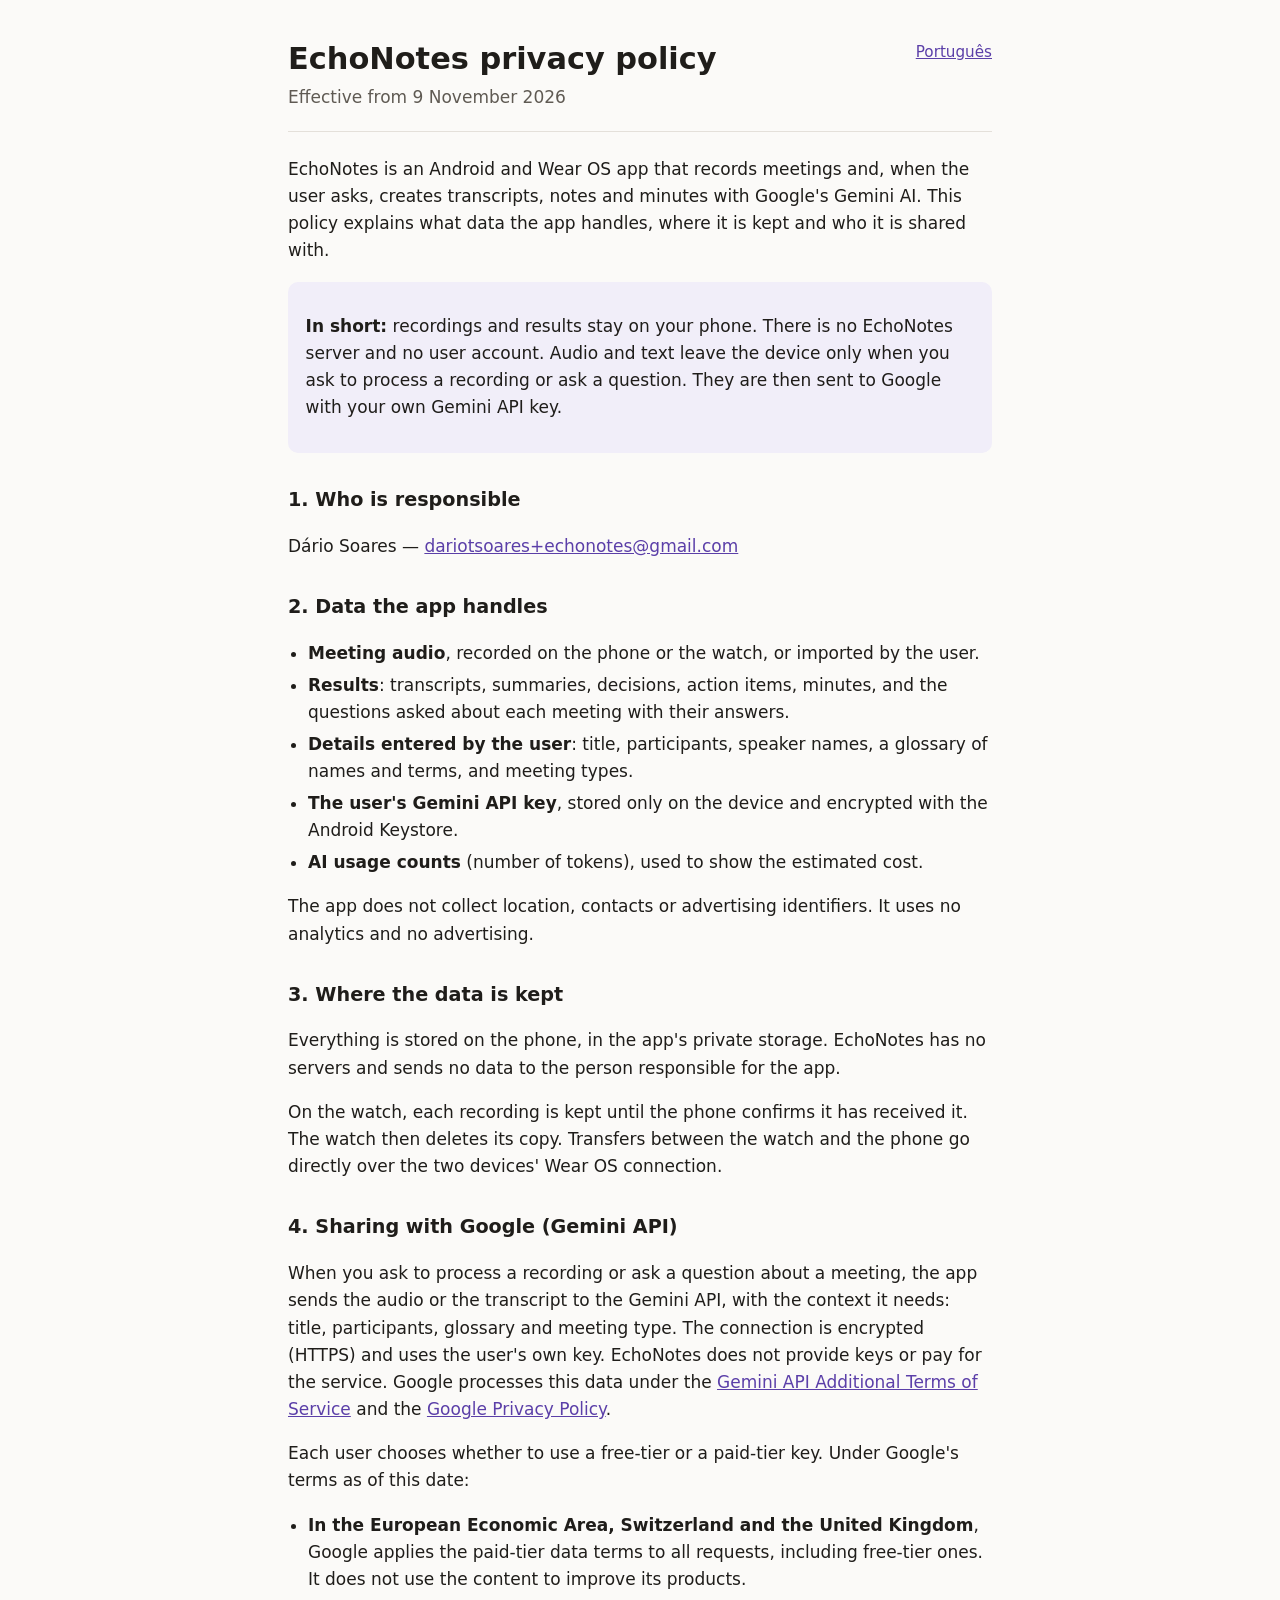
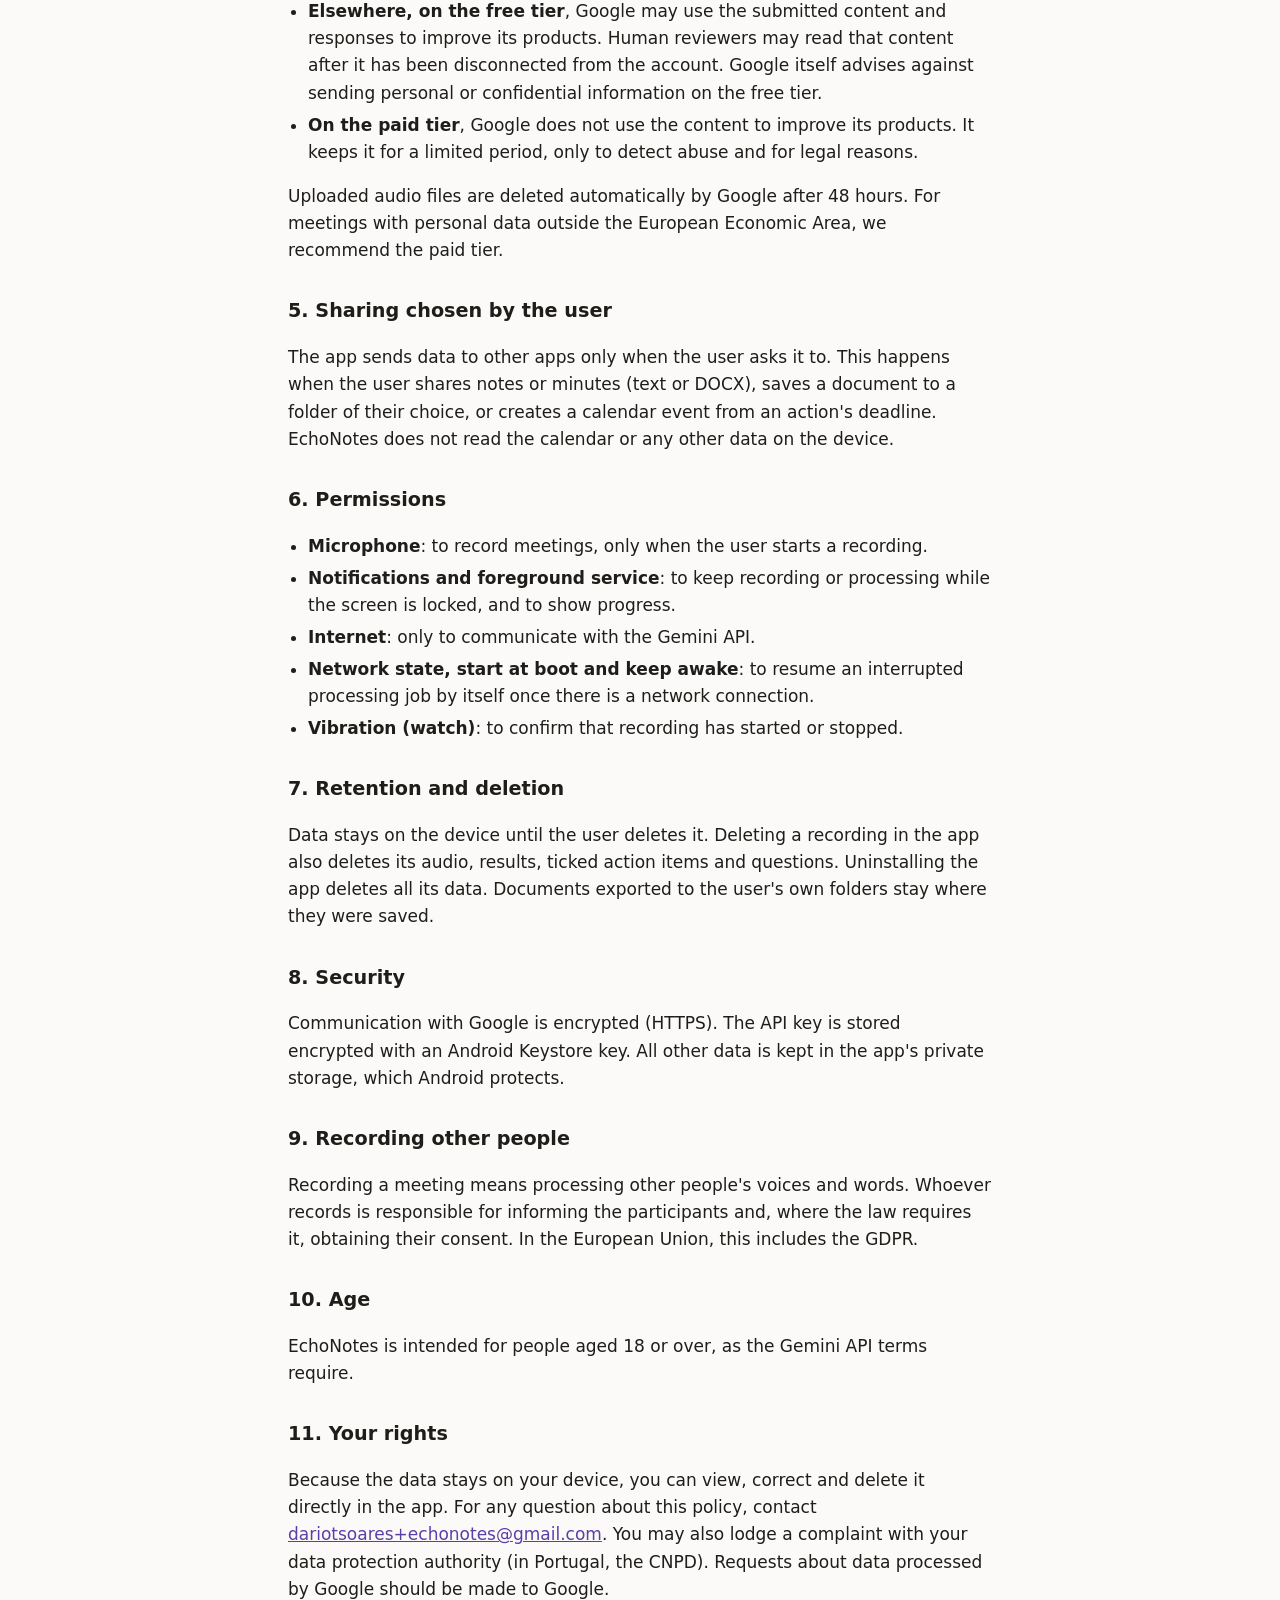
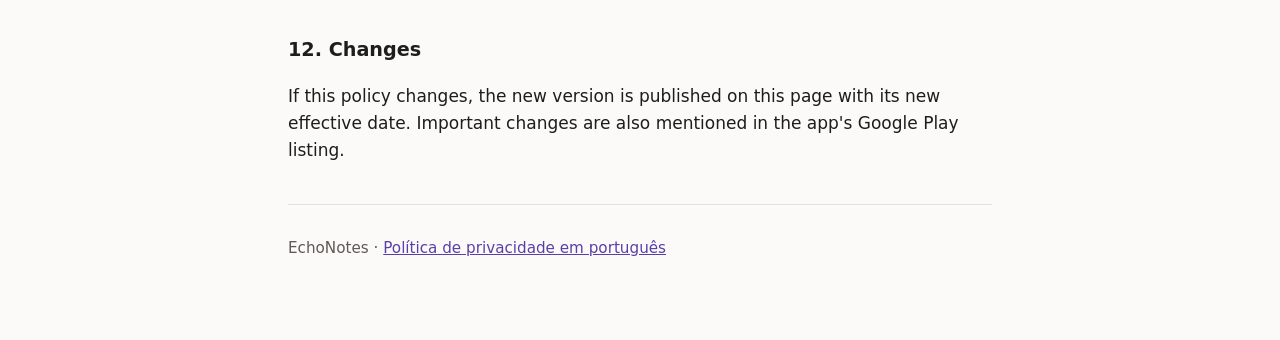
==== en.html @ 157602b4 "Privacy policy in Portuguese and English Co-Authored-By: Claude Opus 5.5 <noreply@anthropic.com>" ====
<!doctype html>
<html lang="en">
<head>
<meta charset="utf-8">
<meta name="viewport" content="width=device-width, initial-scale=1">
<title>EchoNotes — Privacy policy</title>
<meta name="description" content="Privacy policy of the EchoNotes app (Android and Wear OS).">
<link rel="stylesheet" href="style.css">
<link rel="alternate" hreflang="pt-PT" href="index.html">
</head>
<body>
<main>
<header>
  <a class="lang" href="index.html" hreflang="pt-PT">Português</a>
  <h1>EchoNotes privacy policy</h1>
  <p class="meta">Effective from 9 November 2026</p>
</header>

<p>EchoNotes is an Android and Wear OS app that records meetings and, when the user asks, creates transcripts, notes and minutes with Google's Gemini AI. This policy explains what data the app handles, where it is kept and who it is shared with.</p>

<div class="box">
  <p><strong>In short:</strong> recordings and results stay on your phone. There is no EchoNotes server and no user account. Audio and text leave the device only when you ask to process a recording or ask a question. They are then sent to Google with your own Gemini API key.</p>
</div>

<h2>1. Who is responsible</h2>
<p>Dário Soares — <a href="mailto:dariotsoares+echonotes@gmail.com">dariotsoares+echonotes@gmail.com</a></p>

<h2>2. Data the app handles</h2>
<ul>
  <li><strong>Meeting audio</strong>, recorded on the phone or the watch, or imported by the user.</li>
  <li><strong>Results</strong>: transcripts, summaries, decisions, action items, minutes, and the questions asked about each meeting with their answers.</li>
  <li><strong>Details entered by the user</strong>: title, participants, speaker names, a glossary of names and terms, and meeting types.</li>
  <li><strong>The user's Gemini API key</strong>, stored only on the device and encrypted with the Android Keystore.</li>
  <li><strong>AI usage counts</strong> (number of tokens), used to show the estimated cost.</li>
</ul>
<p>The app does not collect location, contacts or advertising identifiers. It uses no analytics and no advertising.</p>

<h2>3. Where the data is kept</h2>
<p>Everything is stored on the phone, in the app's private storage. EchoNotes has no servers and sends no data to the person responsible for the app.</p>
<p>On the watch, each recording is kept until the phone confirms it has received it. The watch then deletes its copy. Transfers between the watch and the phone go directly over the two devices' Wear OS connection.</p>

<h2>4. Sharing with Google (Gemini API)</h2>
<p>When you ask to process a recording or ask a question about a meeting, the app sends the audio or the transcript to the Gemini API, with the context it needs: title, participants, glossary and meeting type. The connection is encrypted (HTTPS) and uses the user's own key. EchoNotes does not provide keys or pay for the service. Google processes this data under the <a href="https://ai.google.dev/gemini-api/terms">Gemini API Additional Terms of Service</a> and the <a href="https://policies.google.com/privacy">Google Privacy Policy</a>.</p>
<p>Each user chooses whether to use a free-tier or a paid-tier key. Under Google's terms as of this date:</p>
<ul>
  <li><strong>In the European Economic Area, Switzerland and the United Kingdom</strong>, Google applies the paid-tier data terms to all requests, including free-tier ones. It does not use the content to improve its products.</li>
  <li><strong>Elsewhere, on the free tier</strong>, Google may use the submitted content and responses to improve its products. Human reviewers may read that content after it has been disconnected from the account. Google itself advises against sending personal or confidential information on the free tier.</li>
  <li><strong>On the paid tier</strong>, Google does not use the content to improve its products. It keeps it for a limited period, only to detect abuse and for legal reasons.</li>
</ul>
<p>Uploaded audio files are deleted automatically by Google after 48 hours. For meetings with personal data outside the European Economic Area, we recommend the paid tier.</p>

<h2>5. Sharing chosen by the user</h2>
<p>The app sends data to other apps only when the user asks it to. This happens when the user shares notes or minutes (text or DOCX), saves a document to a folder of their choice, or creates a calendar event from an action's deadline. EchoNotes does not read the calendar or any other data on the device.</p>

<h2>6. Permissions</h2>
<ul>
  <li><strong>Microphone</strong>: to record meetings, only when the user starts a recording.</li>
  <li><strong>Notifications and foreground service</strong>: to keep recording or processing while the screen is locked, and to show progress.</li>
  <li><strong>Internet</strong>: only to communicate with the Gemini API.</li>
  <li><strong>Network state, start at boot and keep awake</strong>: to resume an interrupted processing job by itself once there is a network connection.</li>
  <li><strong>Vibration (watch)</strong>: to confirm that recording has started or stopped.</li>
</ul>

<h2>7. Retention and deletion</h2>
<p>Data stays on the device until the user deletes it. Deleting a recording in the app also deletes its audio, results, ticked action items and questions. Uninstalling the app deletes all its data. Documents exported to the user's own folders stay where they were saved.</p>

<h2>8. Security</h2>
<p>Communication with Google is encrypted (HTTPS). The API key is stored encrypted with an Android Keystore key. All other data is kept in the app's private storage, which Android protects.</p>

<h2>9. Recording other people</h2>
<p>Recording a meeting means processing other people's voices and words. Whoever records is responsible for informing the participants and, where the law requires it, obtaining their consent. In the European Union, this includes the GDPR.</p>

<h2>10. Age</h2>
<p>EchoNotes is intended for people aged 18 or over, as the Gemini API terms require.</p>

<h2>11. Your rights</h2>
<p>Because the data stays on your device, you can view, correct and delete it directly in the app. For any question about this policy, contact <a href="mailto:dariotsoares+echonotes@gmail.com">dariotsoares+echonotes@gmail.com</a>. You may also lodge a complaint with your data protection authority (in Portugal, the CNPD). Requests about data processed by Google should be made to Google.</p>

<h2>12. Changes</h2>
<p>If this policy changes, the new version is published on this page with its new effective date. Important changes are also mentioned in the app's Google Play listing.</p>

<footer>
  <p>EchoNotes · <a href="index.html" hreflang="pt-PT">Política de privacidade em português</a></p>
</footer>
</main>
</body>
</html>
---- style.css ----
:root {
  --bg: #fbfaf8;
  --text: #1f1d1a;
  --muted: #5f5a53;
  --accent: #5b3fa8;
  --rule: #e4e0da;
  --box: #f1eef9;
}
@media (prefers-color-scheme: dark) {
  :root {
    --bg: #161514;
    --text: #ece9e4;
    --muted: #a9a399;
    --accent: #b9a6ef;
    --rule: #34312d;
    --box: #241f33;
  }
}
* { box-sizing: border-box; }
body {
  margin: 0;
  background: var(--bg);
  color: var(--text);
  font: 17px/1.6 system-ui, -apple-system, "Segoe UI", Roboto, sans-serif;
}
main { max-width: 46rem; margin: 0 auto; padding: 2.5rem 1rem 4rem; }
header { border-bottom: 1px solid var(--rule); padding-bottom: 1.25rem; margin-bottom: 1.5rem; }
h1 { font-size: 1.9rem; line-height: 1.25; margin: 0 0 .35rem; }
h2 { font-size: 1.2rem; margin: 2rem 0 .5rem; }
p, li { max-width: 68ch; }
ul { padding-left: 1.25rem; }
li { margin: .3rem 0; }
a { color: var(--accent); }
.meta { color: var(--muted); margin: 0; }
.lang { float: right; font-size: .95rem; }
.box { background: var(--box); border-radius: 10px; padding: .9rem 1.1rem; margin: 1rem 0; }
footer { border-top: 1px solid var(--rule); margin-top: 2.5rem; padding-top: 1rem; color: var(--muted); font-size: .95rem; }
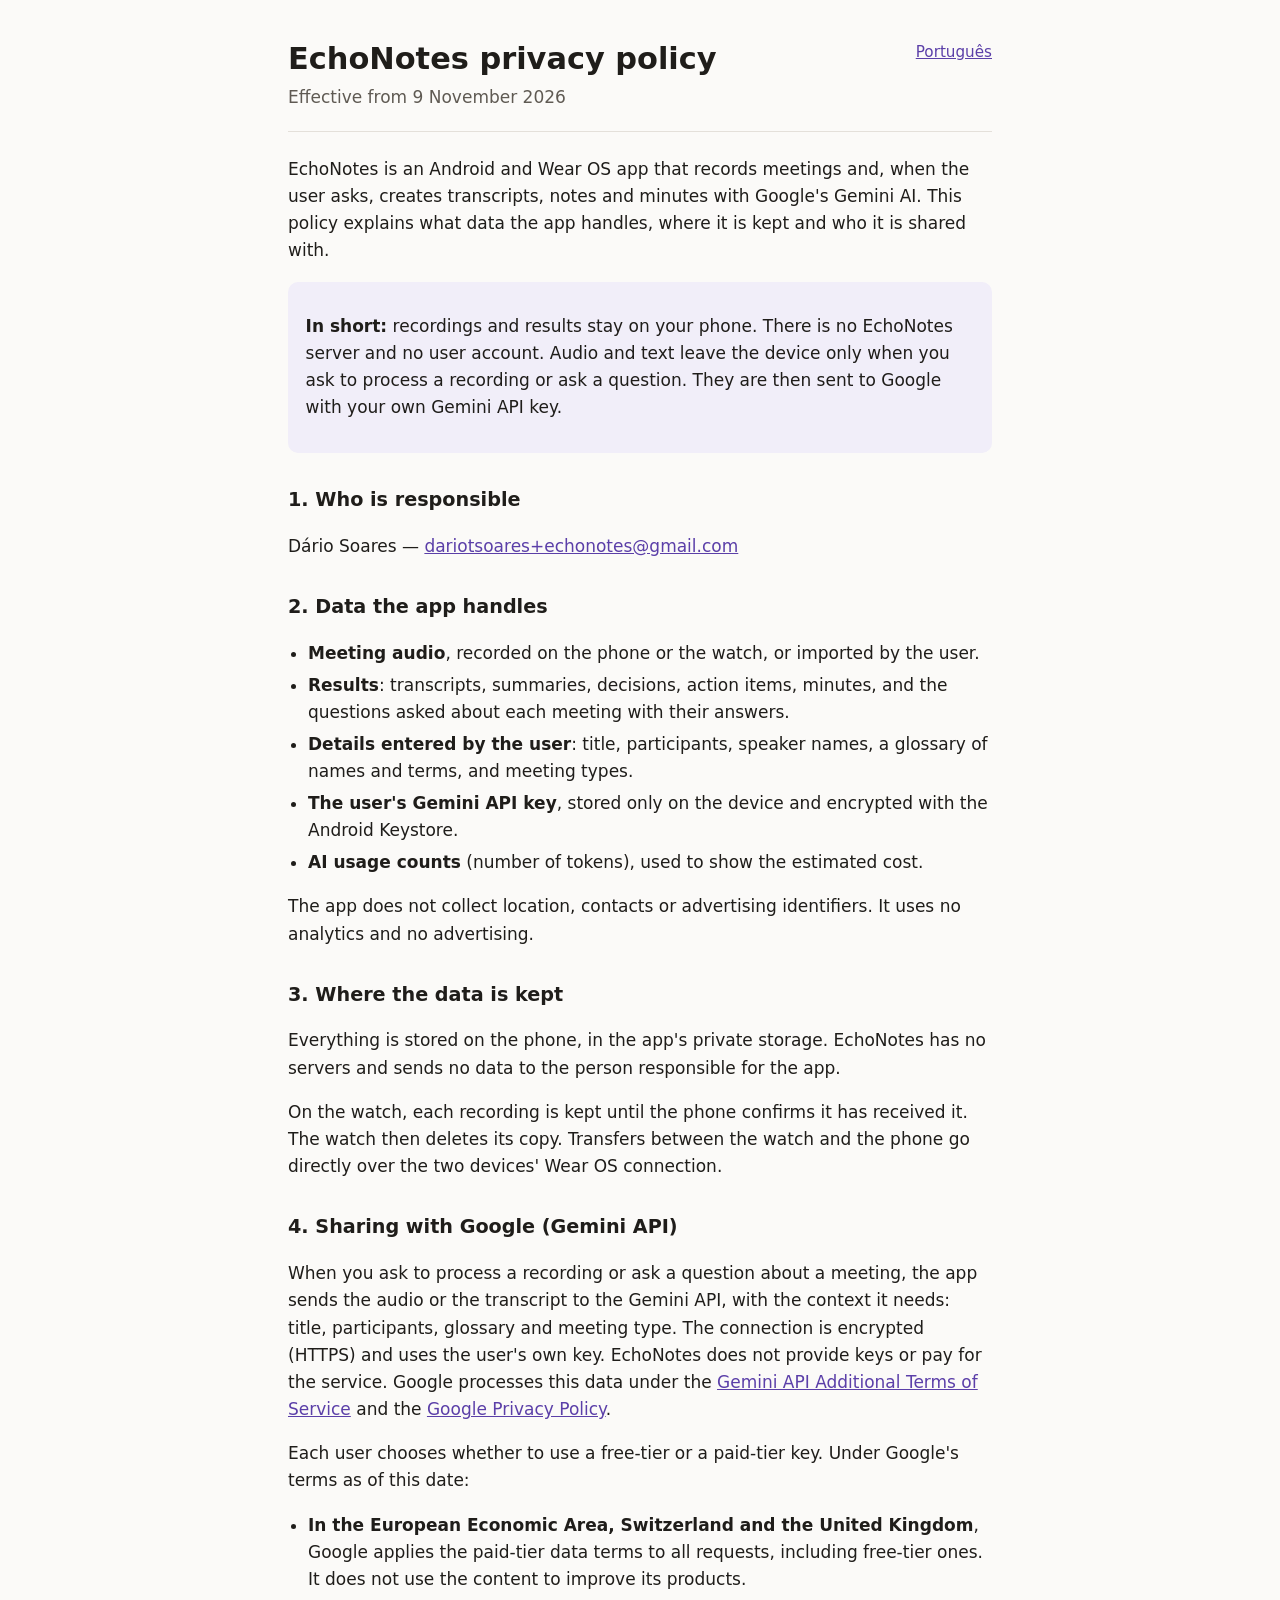
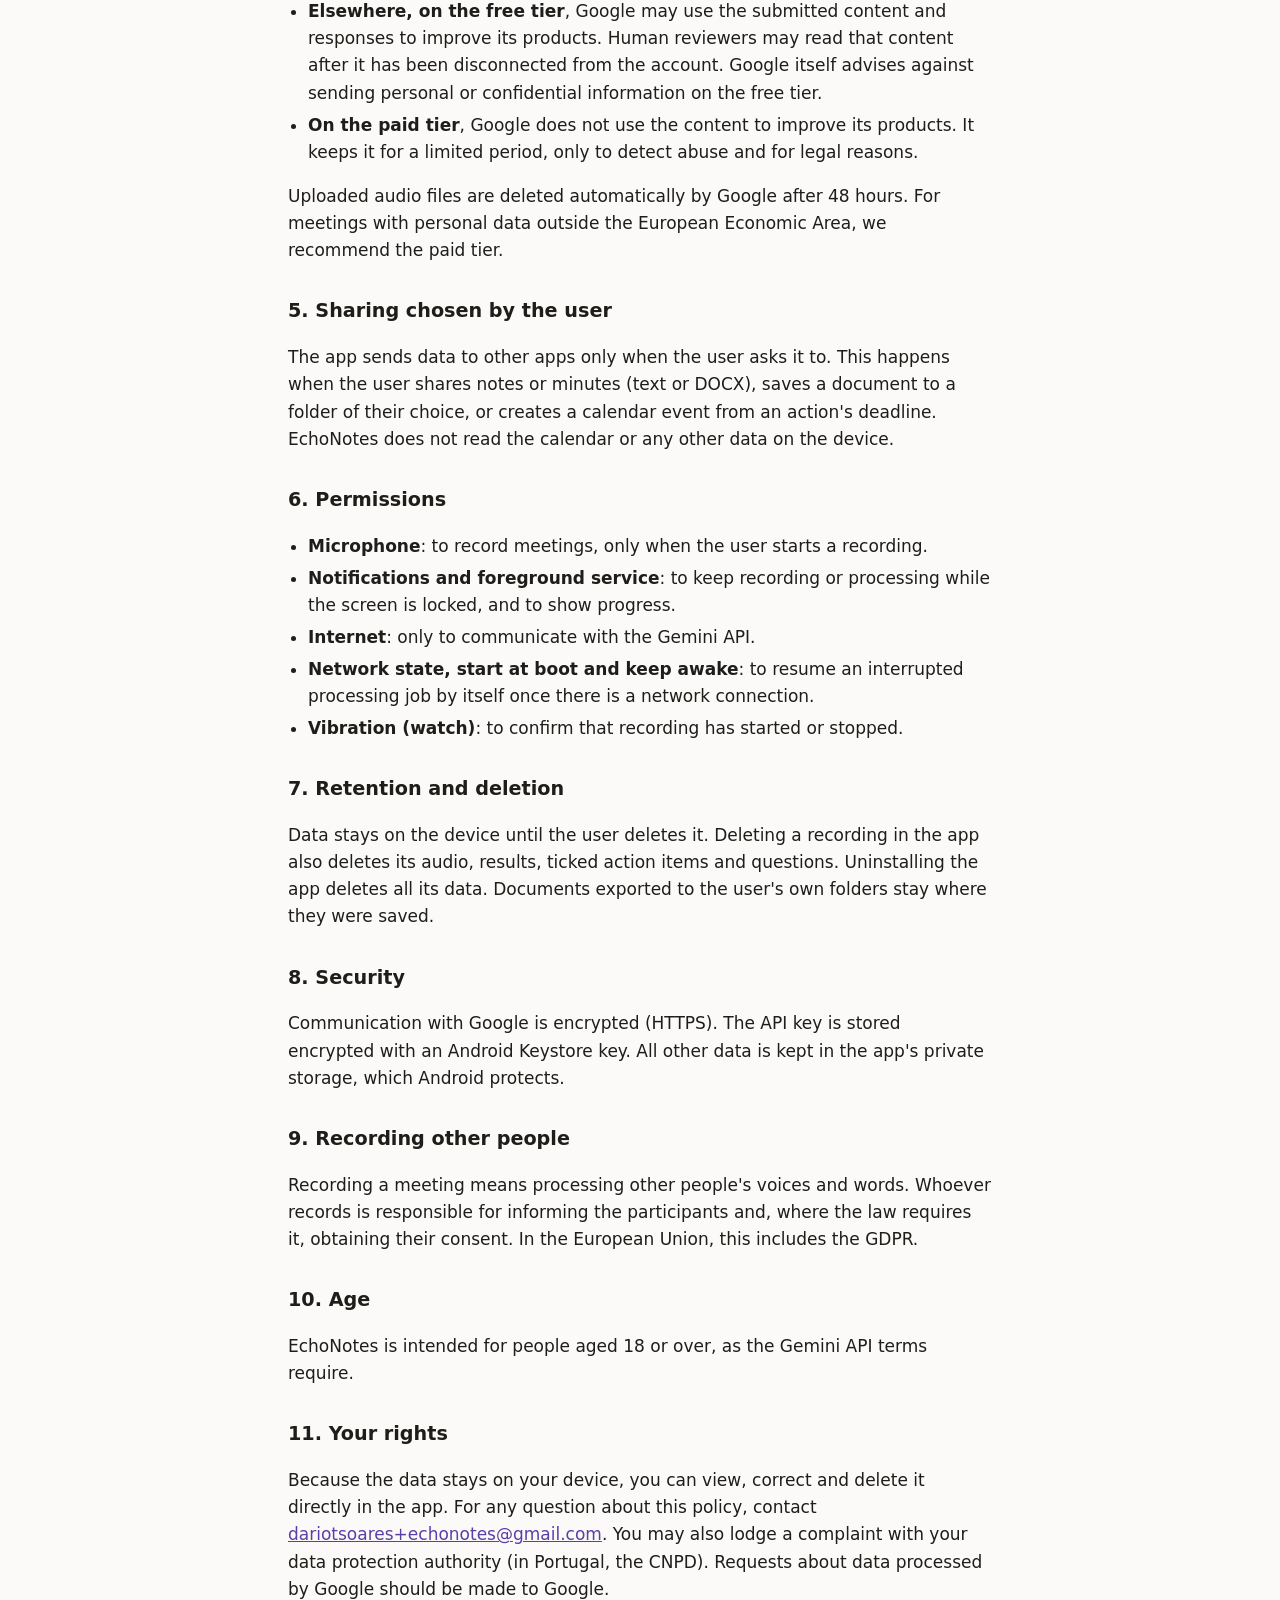
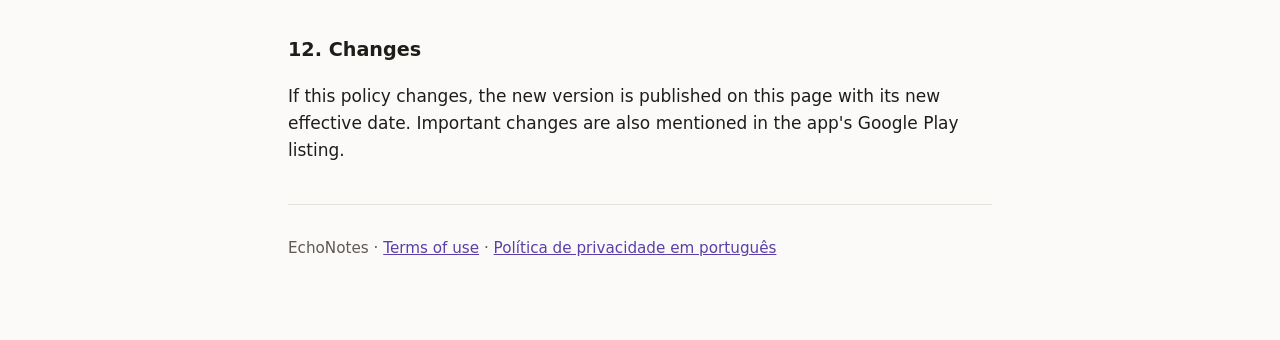
==== commit 18a115ff: "Terms of use in Portuguese and English (EchoNotes #44) termos.html and terms.html: free app provided" ====
--- a/en.html
+++ b/en.html
@@ -80,7 +80,7 @@
 <p>If this policy changes, the new version is published on this page with its new effective date. Important changes are also mentioned in the app's Google Play listing.</p>
 
 <footer>
-  <p>EchoNotes · <a href="index.html" hreflang="pt-PT">Política de privacidade em português</a></p>
+  <p>EchoNotes · <a href="terms.html">Terms of use</a> · <a href="index.html" hreflang="pt-PT">Política de privacidade em português</a></p>
 </footer>
 </main>
 </body>
